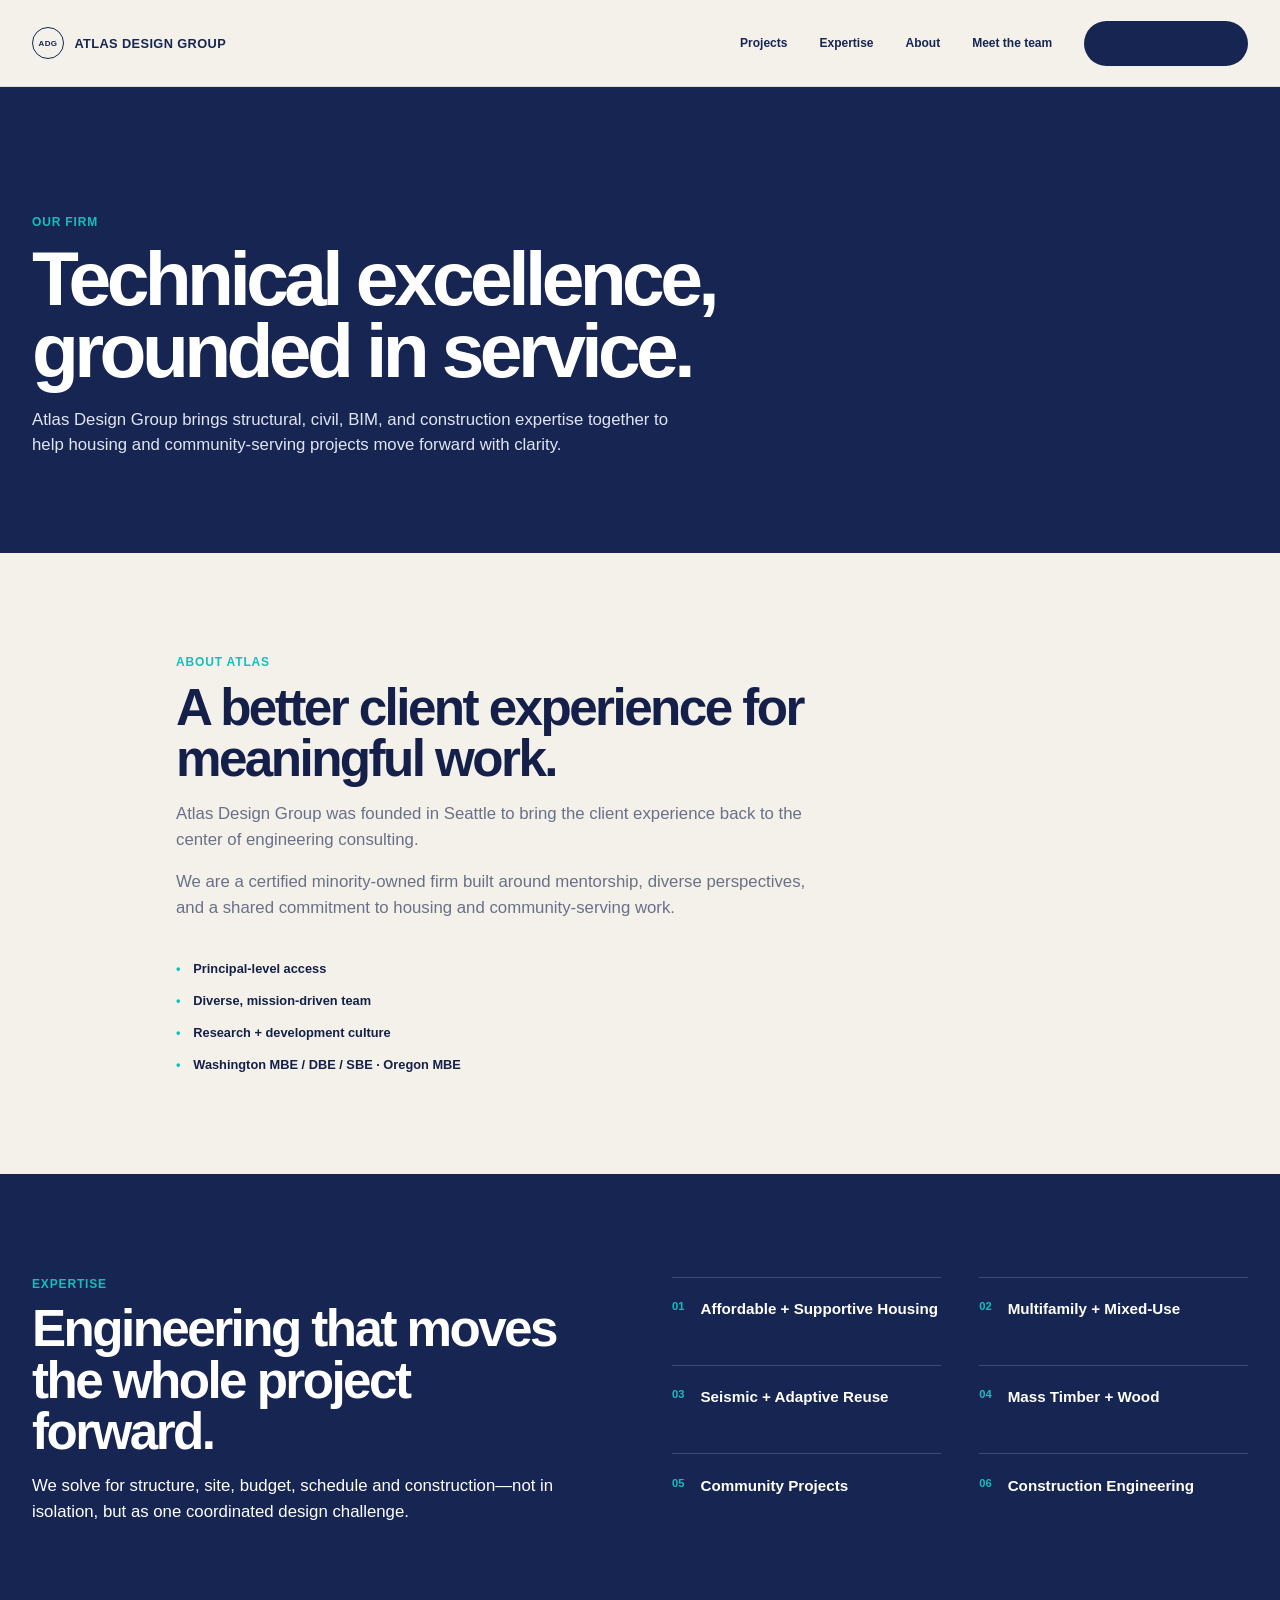
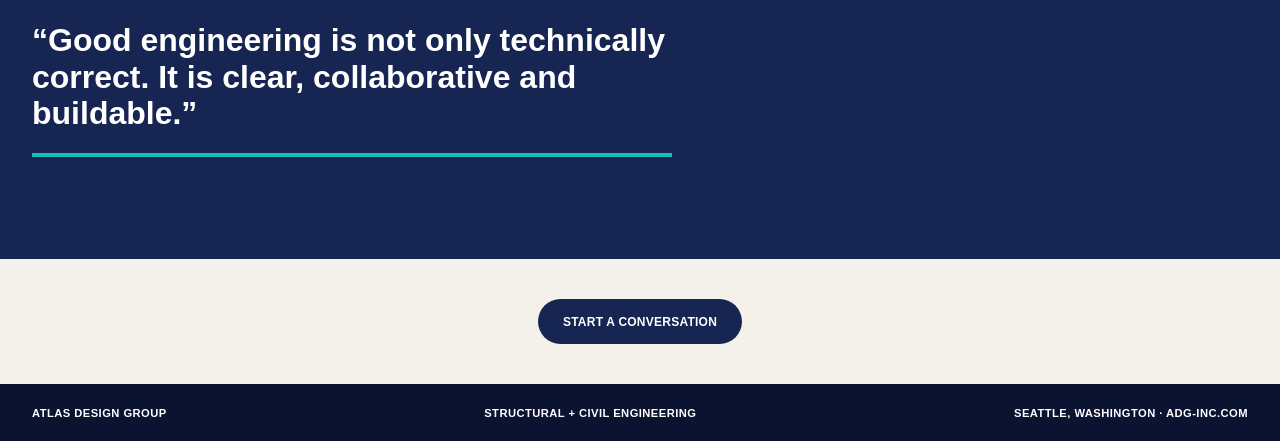
==== ADG_About.html @ 8898a799 "Build compact project portfolio Co-authored-by: Copilot App <223556219+Copilot@users.noreply.github." ====
<!doctype html>
<html lang="en">
<head>
  <meta charset="utf-8">
  <meta name="viewport" content="width=device-width, initial-scale=1">
  <meta name="description" content="Learn about Atlas Design Group and our structural and civil engineering expertise.">
  <title>About | Atlas Design Group</title>
  <style>
    :root { --navy:#172552; --navy-dark:#0b1330; --cream:#f4f1ea; --teal:#15bebc; --ink:#14204a; --muted:#697088; --max:1380px; }
    * { box-sizing:border-box; }
    html { scroll-behavior:smooth; }
    body { margin:0; color:var(--ink); background:var(--cream); font-family:Arial, Helvetica, sans-serif; font-size:17px; }
    a { color:inherit; }
    button { font:inherit; }
    .skip-link { position:absolute; z-index:20; top:-4rem; left:1rem; padding:.75rem 1rem; color:#fff; background:var(--navy); }
    .skip-link:focus { top:1rem; }
    .site-header { color:var(--navy); background:var(--cream); border-bottom:1px solid rgb(20 32 74 / 10%); }
    .nav-shell { display:flex; align-items:center; justify-content:space-between; max-width:var(--max); min-height:5.4rem; margin:auto; padding:0 2rem; }
    .logo { display:flex; align-items:center; gap:.65rem; color:inherit; font-size:.8rem; font-weight:700; letter-spacing:.03em; text-decoration:none; text-transform:uppercase; }
    .logo-mark { display:grid; width:2rem; height:2rem; place-items:center; border:1px solid currentColor; border-radius:50%; font-size:.5rem; }
    .nav-list { display:flex; align-items:center; gap:2rem; margin:0; padding:0; list-style:none; font-size:.75rem; font-weight:700; }
    .nav-list a { color:inherit; text-decoration:none; }
    .nav-list a:hover, .nav-list a:focus-visible { color:var(--teal); }
    .button { display:inline-flex; align-items:center; justify-content:center; min-height:2.8rem; padding:.8rem 1.5rem; border:1px solid transparent; border-radius:99px; color:#fff; background:var(--navy); font-size:.75rem; font-weight:700; letter-spacing:.02em; text-decoration:none; text-transform:uppercase; cursor:pointer; transition:transform .2s, background .2s, color .2s; }
    .button:hover, .button:focus-visible { color:#fff; background:var(--teal); outline:none; transform:translateY(-2px); }
    .menu-toggle { display:none; border:0; color:var(--navy); background:transparent; font-size:1.5rem; cursor:pointer; }
    .hero { color:#fff; background:var(--navy); }
    .hero-inner, .section-inner { width:min(var(--max),100%); margin:auto; }
    .hero-inner { padding:clamp(5rem,10vw,8rem) 2rem clamp(4rem,8vw,6rem); }
    .eyebrow, .section-label { margin:0 0 .8rem; color:var(--teal); font-size:.75rem; font-weight:700; letter-spacing:.07em; text-transform:uppercase; }
    h1, h2, h3, p { margin-top:0; }
    h1 { max-width:48rem; margin-bottom:1.25rem; font-size:clamp(3rem,6vw,6rem); line-height:.94; letter-spacing:-.06em; }
    .hero-copy { max-width:40rem; margin:0; color:#e0e5f4; font-size:1.05rem; line-height:1.5; }
    .section { padding:clamp(4rem,8vw,8rem) 2rem; }
    .section-title { max-width:46rem; margin-bottom:1rem; font-size:clamp(2.1rem,4vw,4.25rem); line-height:1; letter-spacing:-.05em; }
    .section-intro { max-width:41rem; color:var(--muted); font-size:1.05rem; line-height:1.55; }
    .about { background:var(--cream); }
    .about-copy { max-width:58rem; }
    .value-list { display:grid; gap:1.05rem; margin:2.5rem 0 0; padding:0; list-style:none; font-size:.8rem; font-weight:700; }
    .value-list li::before { content:"•"; margin-right:.8rem; color:var(--teal); }
    .expertise { color:#fff; background:var(--navy); }
    .expertise-grid { display:grid; grid-template-columns:1fr 1fr; gap:4rem; }
    .expertise-copy .section-title { max-width:35rem; }
    .expertise-copy .section-intro { color:#fff; }
    .expertise-links { display:grid; grid-template-columns:1fr 1fr; gap:0 2.4rem; }
    .expertise-link { display:flex; gap:1rem; min-height:5rem; padding:1.4rem 0; border:0; border-top:1px solid rgb(255 255 255 / 17%); color:#fff; background:transparent; font-size:.95rem; font-weight:700; text-align:left; cursor:pointer; }
    .expertise-link span { color:var(--teal); font-size:.7rem; }
    .expertise-link:hover, .expertise-link:focus-visible { color:var(--teal); outline:none; }
    .quote { max-width:40rem; margin:5rem 0 0; padding-bottom:1.3rem; border-bottom:4px solid var(--teal); font-size:clamp(1.35rem,2.5vw,2.2rem); font-weight:700; line-height:1.15; }
    .contact { display:flex; justify-content:center; padding:2.5rem 1.5rem; background:var(--cream); }
    footer { display:flex; justify-content:space-between; gap:1rem; padding:1.4rem 2rem; color:#fff; background:var(--navy-dark); font-size:.7rem; font-weight:700; letter-spacing:.04em; text-transform:uppercase; }
    @media (max-width:850px) {
      .nav-shell { min-height:4.5rem; padding:0 1.2rem; }
      .menu-toggle { display:block; }
      .nav-list { position:absolute; z-index:5; top:4.5rem; right:0; left:0; display:none; align-items:stretch; flex-direction:column; gap:0; padding:1rem 1.2rem 1.3rem; background:var(--cream); box-shadow:0 10px 20px rgb(20 32 74 / 12%); }
      .nav-list.is-open { display:flex; }
      .nav-list a { display:block; padding:.8rem 0; }
      .nav-list .button { width:fit-content; margin-top:.5rem; padding:.7rem 1rem; }
      .expertise-grid { grid-template-columns:1fr; gap:2rem; }
    }
    @media (max-width:620px) {
      .hero-inner, .section { padding-right:1.2rem; padding-left:1.2rem; }
      .expertise-links { grid-template-columns:1fr; }
      footer { align-items:start; flex-direction:column; }
    }
  </style>
</head>
<body>
  <a class="skip-link" href="#main">Skip to content</a>
  <header class="site-header">
    <div class="nav-shell">
      <a class="logo" href="./index.html#home" aria-label="Atlas Design Group home"><span class="logo-mark" aria-hidden="true">ADG</span><span>Atlas Design Group</span></a>
      <button class="menu-toggle" type="button" aria-expanded="false" aria-controls="primary-navigation">Menu</button>
      <nav id="primary-navigation" class="nav-list" aria-label="Primary navigation">
        <a href="./ADG_Projects.html">Projects</a><a href="#expertise">Expertise</a><a href="#about">About</a><a href="./ADG_Team.html">Meet the team</a><a class="button" href="mailto:chris.padin@adg-inc.com">Start a project</a>
      </nav>
    </div>
  </header>

  <main id="main">
    <section class="hero" aria-labelledby="about-page-title">
      <div class="hero-inner">
        <p class="eyebrow">Our firm</p>
        <h1 id="about-page-title">Technical excellence, grounded in service.</h1>
        <p class="hero-copy">Atlas Design Group brings structural, civil, BIM, and construction expertise together to help housing and community-serving projects move forward with clarity.</p>
      </div>
    </section>

    <section id="about" class="section about" aria-labelledby="about-title">
      <div class="section-inner about-copy">
        <p class="section-label">About Atlas</p>
        <h2 id="about-title" class="section-title">A better client experience for meaningful work.</h2>
        <p class="section-intro">Atlas Design Group was founded in Seattle to bring the client experience back to the center of engineering consulting.</p>
        <p class="section-intro">We are a certified minority-owned firm built around mentorship, diverse perspectives, and a shared commitment to housing and community-serving work.</p>
        <ul class="value-list">
          <li>Principal-level access</li>
          <li>Diverse, mission-driven team</li>
          <li>Research + development culture</li>
          <li>Washington MBE / DBE / SBE · Oregon MBE</li>
        </ul>
      </div>
    </section>

    <section id="expertise" class="section expertise" aria-labelledby="expertise-title">
      <div class="section-inner">
        <div class="expertise-grid">
          <div class="expertise-copy">
            <p class="section-label">Expertise</p>
            <h2 id="expertise-title" class="section-title">Engineering that moves the whole project forward.</h2>
            <p class="section-intro">We solve for structure, site, budget, schedule and construction—not in isolation, but as one coordinated design challenge.</p>
          </div>
          <div class="expertise-links" aria-label="Expertise areas">
            <button class="expertise-link" type="button" data-service="Affordable and supportive housing brings a deep understanding of program requirements, funding constraints, and durable systems."><span>01</span>Affordable + Supportive Housing</button>
            <button class="expertise-link" type="button" data-service="Multifamily and mixed-use projects require coordinated systems that deliver efficient, adaptable spaces."><span>02</span>Multifamily + Mixed-Use</button>
            <button class="expertise-link" type="button" data-service="Our seismic and adaptive-reuse practice helps existing buildings serve their communities for decades longer."><span>03</span>Seismic + Adaptive Reuse</button>
            <button class="expertise-link" type="button" data-service="Mass timber and wood structures pair warm, efficient materials with practical constructability."><span>04</span>Mass Timber + Wood</button>
            <button class="expertise-link" type="button" data-service="Community projects balance welcoming spaces with resilient, long-term performance."><span>05</span>Community Projects</button>
            <button class="expertise-link" type="button" data-service="Construction engineering supports teams with clear, timely technical decisions in the field."><span>06</span>Construction Engineering</button>
          </div>
        </div>
        <p class="quote" id="expertise-message" aria-live="polite">“Good engineering is not only technically correct. It is clear, collaborative and buildable.”</p>
      </div>
    </section>

    <section class="contact" aria-label="Contact us"><a class="button" href="mailto:chris.padin@adg-inc.com">Start a conversation</a></section>
  </main>
  <footer><span>Atlas Design Group</span><span>Structural + Civil Engineering</span><span>Seattle, Washington · adg-inc.com</span></footer>
  <script>
    const nav = document.querySelector(".nav-list"), toggle = document.querySelector(".menu-toggle");
    toggle.addEventListener("click", () => { const open = nav.classList.toggle("is-open"); toggle.setAttribute("aria-expanded", open); toggle.textContent = open ? "Close" : "Menu"; });
    nav.querySelectorAll("a").forEach(link => link.addEventListener("click", () => { nav.classList.remove("is-open"); toggle.setAttribute("aria-expanded", "false"); toggle.textContent = "Menu"; }));
    document.querySelectorAll(".expertise-link").forEach(link => link.addEventListener("click", () => document.querySelector("#expertise-message").textContent = link.dataset.service));
  </script>
</body>
</html>
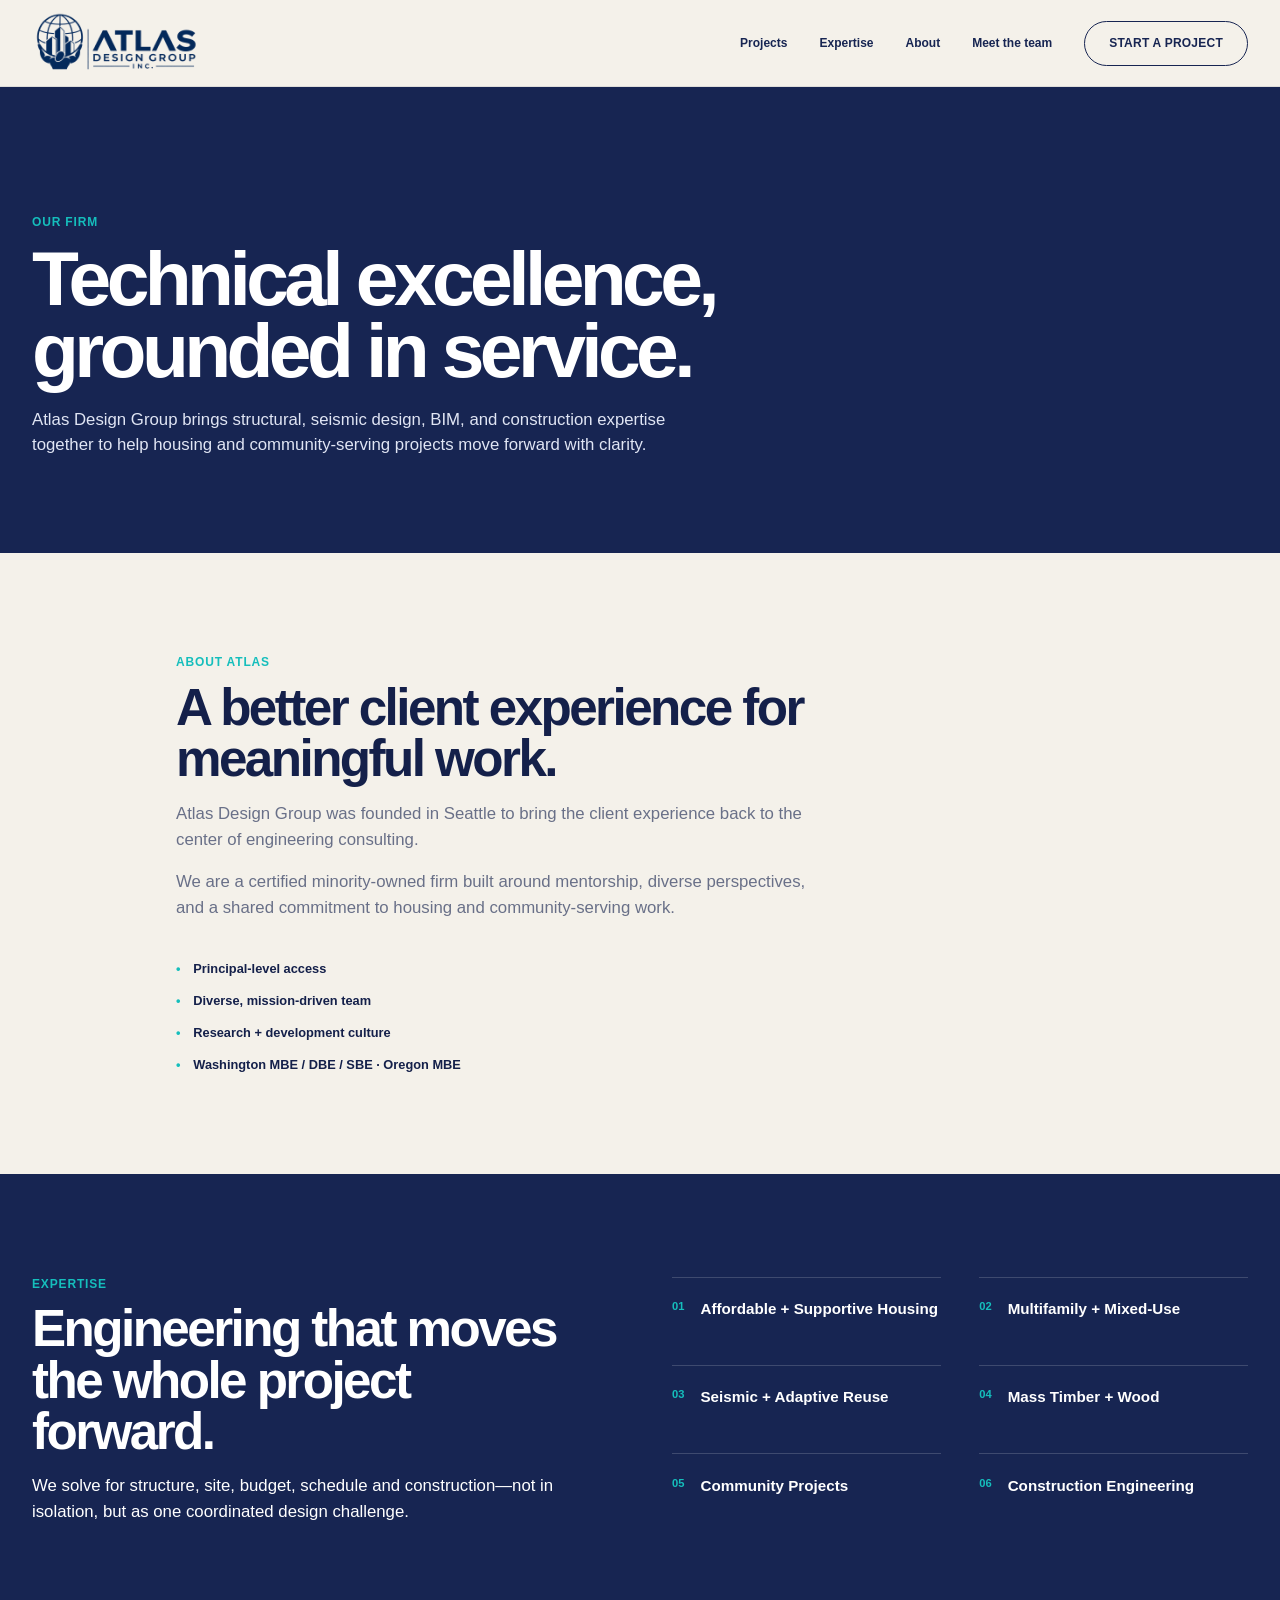
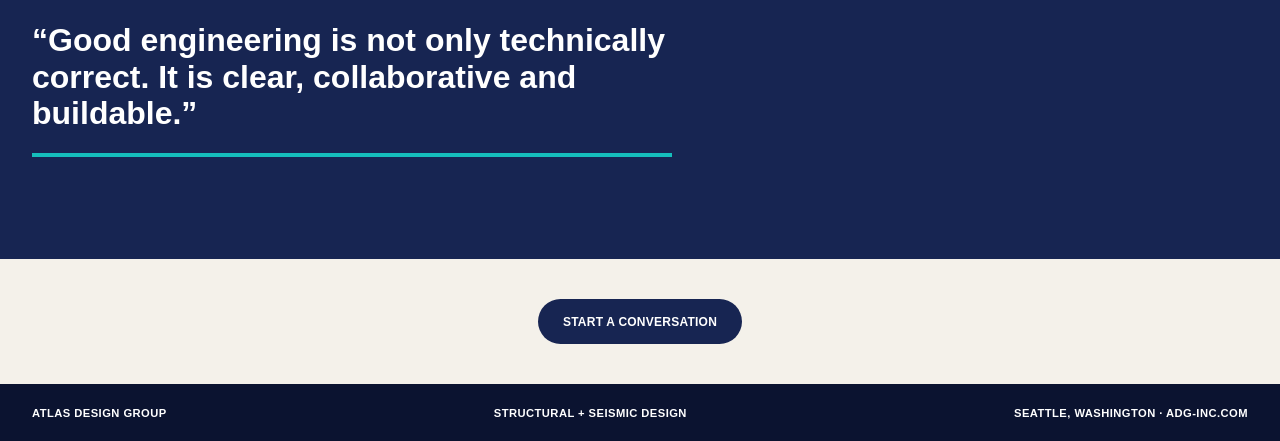
==== commit 8fb1884d: "Update nav button, logo, and replace civil engineering with seismic design Co-authored-by: Copilot A" ====
--- a/ADG_About.html
+++ b/ADG_About.html
@@ -3,7 +3,7 @@
 <head>
   <meta charset="utf-8">
   <meta name="viewport" content="width=device-width, initial-scale=1">
-  <meta name="description" content="Learn about Atlas Design Group and our structural and civil engineering expertise.">
+  <meta name="description" content="Learn about Atlas Design Group and our structural engineering and seismic design expertise.">
   <title>About | Atlas Design Group</title>
   <style>
     :root { --navy:#172552; --navy-dark:#0b1330; --cream:#f4f1ea; --teal:#15bebc; --ink:#14204a; --muted:#697088; --max:1380px; }
@@ -17,12 +17,14 @@
     .site-header { color:var(--navy); background:var(--cream); border-bottom:1px solid rgb(20 32 74 / 10%); }
     .nav-shell { display:flex; align-items:center; justify-content:space-between; max-width:var(--max); min-height:5.4rem; margin:auto; padding:0 2rem; }
     .logo { display:flex; align-items:center; gap:.65rem; color:inherit; font-size:.8rem; font-weight:700; letter-spacing:.03em; text-decoration:none; text-transform:uppercase; }
-    .logo-mark { display:grid; width:2rem; height:2rem; place-items:center; border:1px solid currentColor; border-radius:50%; font-size:.5rem; }
+    .logo img { display:block; width:10.5rem; height:3.85rem; object-fit:cover; object-position:50% 47%; mix-blend-mode:multiply; }
     .nav-list { display:flex; align-items:center; gap:2rem; margin:0; padding:0; list-style:none; font-size:.75rem; font-weight:700; }
     .nav-list a { color:inherit; text-decoration:none; }
     .nav-list a:hover, .nav-list a:focus-visible { color:var(--teal); }
     .button { display:inline-flex; align-items:center; justify-content:center; min-height:2.8rem; padding:.8rem 1.5rem; border:1px solid transparent; border-radius:99px; color:#fff; background:var(--navy); font-size:.75rem; font-weight:700; letter-spacing:.02em; text-decoration:none; text-transform:uppercase; cursor:pointer; transition:transform .2s, background .2s, color .2s; }
     .button:hover, .button:focus-visible { color:#fff; background:var(--teal); outline:none; transform:translateY(-2px); }
+    .button--outline, .nav-list a.button--outline { color:var(--navy); border-color:var(--navy); background:transparent; }
+    .nav-list a.button--outline:hover, .nav-list a.button--outline:focus-visible { color:var(--teal); border-color:var(--teal); background:transparent; }
     .menu-toggle { display:none; border:0; color:var(--navy); background:transparent; font-size:1.5rem; cursor:pointer; }
     .hero { color:#fff; background:var(--navy); }
     .hero-inner, .section-inner { width:min(var(--max),100%); margin:auto; }
@@ -69,10 +71,10 @@
   <a class="skip-link" href="#main">Skip to content</a>
   <header class="site-header">
     <div class="nav-shell">
-      <a class="logo" href="./index.html#home" aria-label="Atlas Design Group home"><span class="logo-mark" aria-hidden="true">ADG</span><span>Atlas Design Group</span></a>
+      <a class="logo" href="./index.html#home" aria-label="Atlas Design Group home"><img src="./adg-website-assets/AtlasLogo.png" alt="Atlas Design Group"></a>
       <button class="menu-toggle" type="button" aria-expanded="false" aria-controls="primary-navigation">Menu</button>
       <nav id="primary-navigation" class="nav-list" aria-label="Primary navigation">
-        <a href="./ADG_Projects.html">Projects</a><a href="#expertise">Expertise</a><a href="#about">About</a><a href="./ADG_Team.html">Meet the team</a><a class="button" href="mailto:chris.padin@adg-inc.com">Start a project</a>
+        <a href="./ADG_Projects.html">Projects</a><a href="#expertise">Expertise</a><a href="#about">About</a><a href="./ADG_Team.html">Meet the team</a><a class="button button--outline" href="mailto:chris.padin@adg-inc.com">Start a project</a>
       </nav>
     </div>
   </header>
@@ -82,7 +84,7 @@
       <div class="hero-inner">
         <p class="eyebrow">Our firm</p>
         <h1 id="about-page-title">Technical excellence, grounded in service.</h1>
-        <p class="hero-copy">Atlas Design Group brings structural, civil, BIM, and construction expertise together to help housing and community-serving projects move forward with clarity.</p>
+        <p class="hero-copy">Atlas Design Group brings structural, seismic design, BIM, and construction expertise together to help housing and community-serving projects move forward with clarity.</p>
       </div>
     </section>
 
@@ -124,7 +126,7 @@
 
     <section class="contact" aria-label="Contact us"><a class="button" href="mailto:chris.padin@adg-inc.com">Start a conversation</a></section>
   </main>
-  <footer><span>Atlas Design Group</span><span>Structural + Civil Engineering</span><span>Seattle, Washington · adg-inc.com</span></footer>
+  <footer><span>Atlas Design Group</span><span>Structural + Seismic Design</span><span>Seattle, Washington · adg-inc.com</span></footer>
   <script>
     const nav = document.querySelector(".nav-list"), toggle = document.querySelector(".menu-toggle");
     toggle.addEventListener("click", () => { const open = nav.classList.toggle("is-open"); toggle.setAttribute("aria-expanded", open); toggle.textContent = open ? "Close" : "Menu"; });
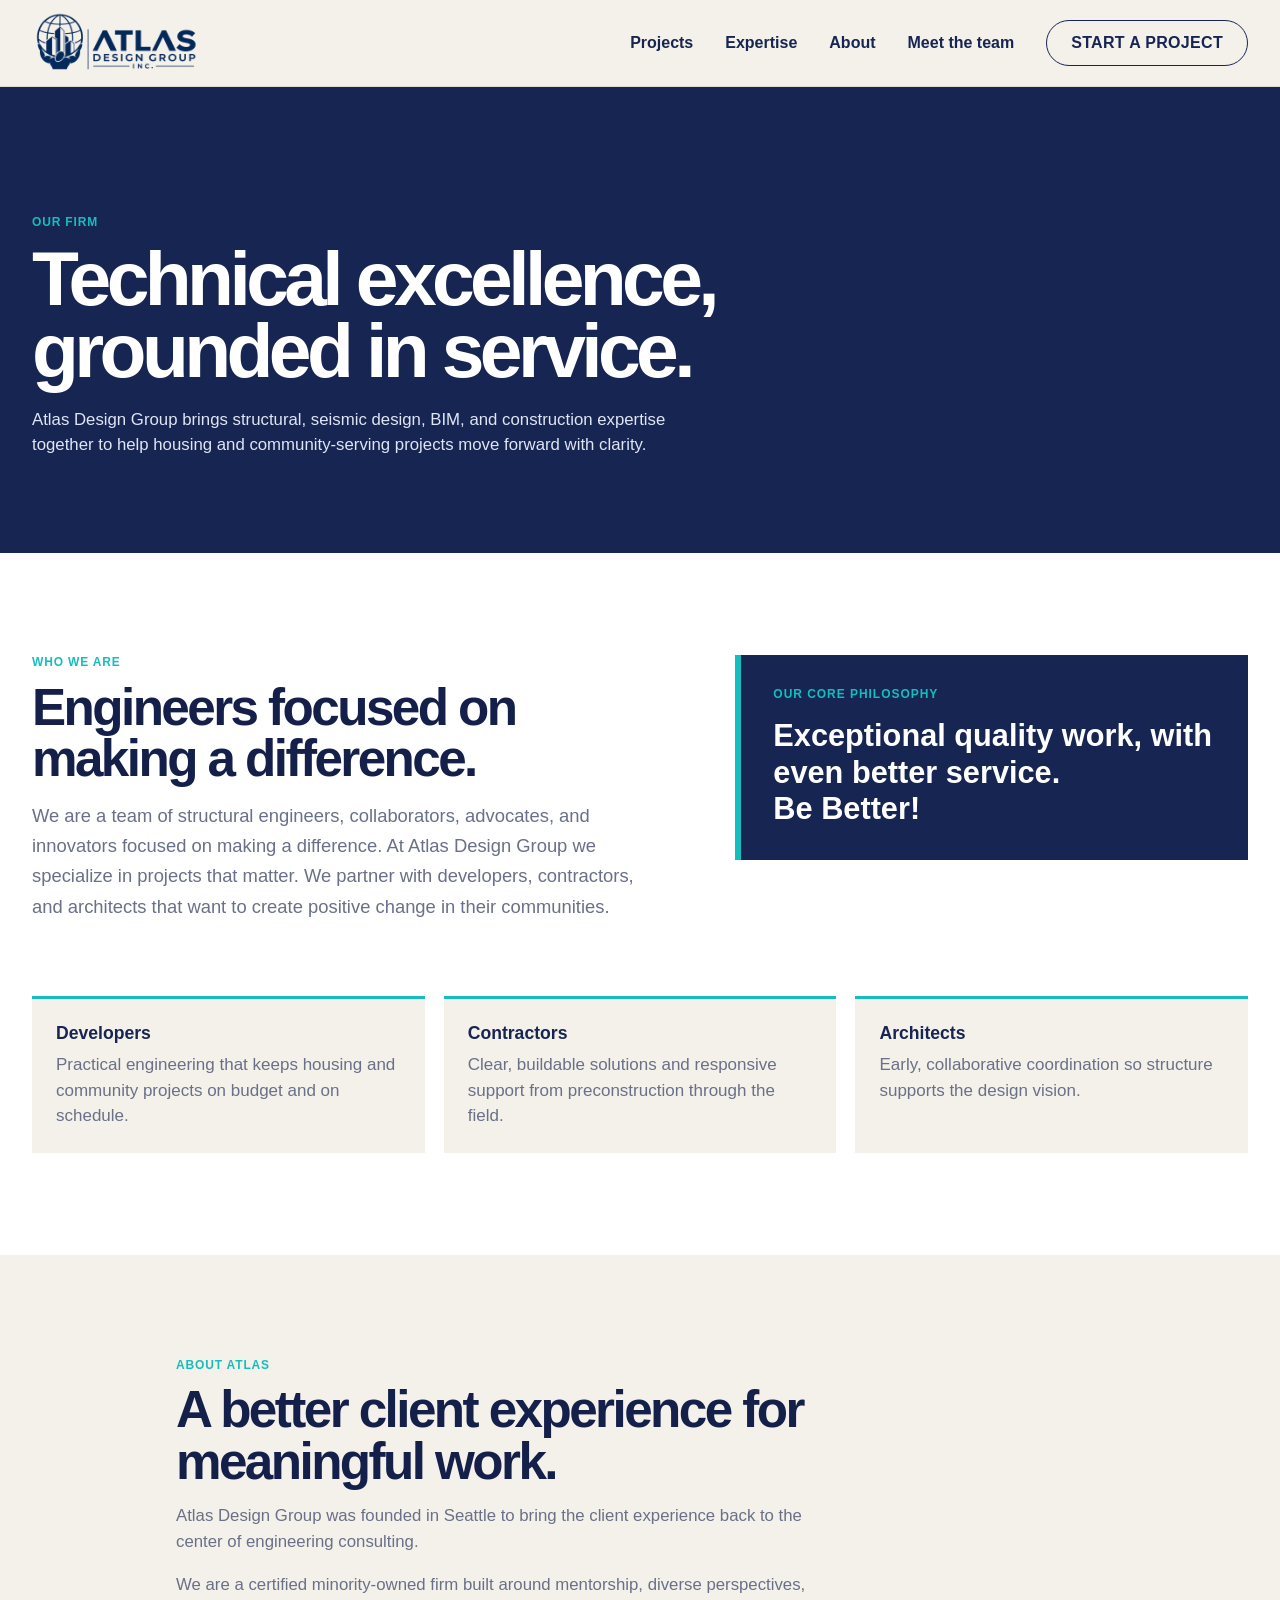
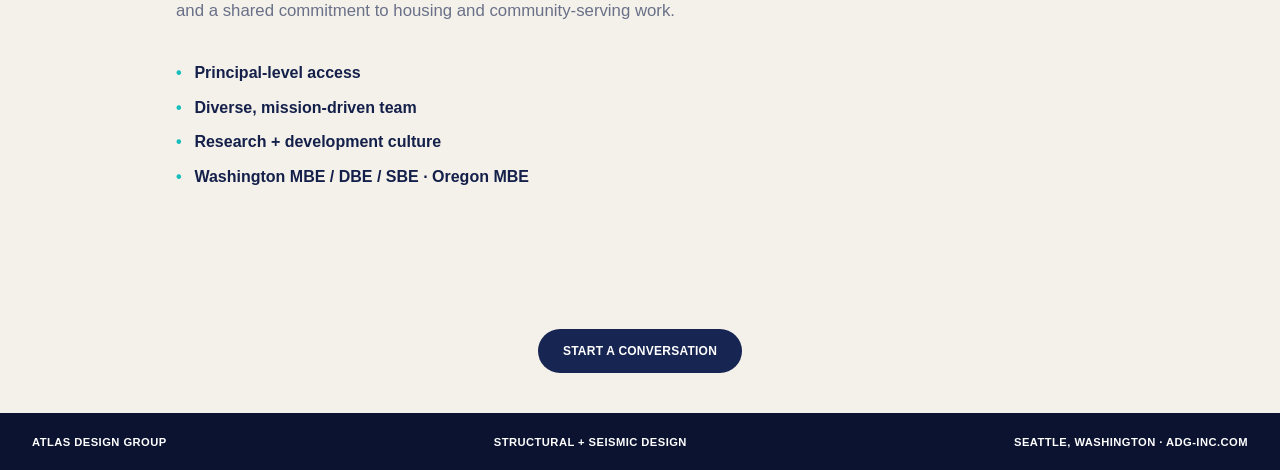
==== commit 2812715c: "Enlarge nav text, split About and Expertise pages, expand About Co-authored-by: Copilot App <2235562" ====
--- a/ADG_About.html
+++ b/ADG_About.html
@@ -18,8 +18,9 @@
     .nav-shell { display:flex; align-items:center; justify-content:space-between; max-width:var(--max); min-height:5.4rem; margin:auto; padding:0 2rem; }
     .logo { display:flex; align-items:center; gap:.65rem; color:inherit; font-size:.8rem; font-weight:700; letter-spacing:.03em; text-decoration:none; text-transform:uppercase; }
     .logo img { display:block; width:10.5rem; height:3.85rem; object-fit:cover; object-position:50% 47%; mix-blend-mode:multiply; }
-    .nav-list { display:flex; align-items:center; gap:2rem; margin:0; padding:0; list-style:none; font-size:.75rem; font-weight:700; }
+    .nav-list { display:flex; align-items:center; gap:2rem; margin:0; padding:0; list-style:none; font-size:1rem; font-weight:700; }
     .nav-list a { color:inherit; text-decoration:none; }
+    .nav-list .button { font-size:inherit; }
     .nav-list a:hover, .nav-list a:focus-visible { color:var(--teal); }
     .button { display:inline-flex; align-items:center; justify-content:center; min-height:2.8rem; padding:.8rem 1.5rem; border:1px solid transparent; border-radius:99px; color:#fff; background:var(--navy); font-size:.75rem; font-weight:700; letter-spacing:.02em; text-decoration:none; text-transform:uppercase; cursor:pointer; transition:transform .2s, background .2s, color .2s; }
     .button:hover, .button:focus-visible { color:#fff; background:var(--teal); outline:none; transform:translateY(-2px); }
@@ -36,9 +37,19 @@
     .section { padding:clamp(4rem,8vw,8rem) 2rem; }
     .section-title { max-width:46rem; margin-bottom:1rem; font-size:clamp(2.1rem,4vw,4.25rem); line-height:1; letter-spacing:-.05em; }
     .section-intro { max-width:41rem; color:var(--muted); font-size:1.05rem; line-height:1.55; }
+    .who { background:#fff; }
+    .who-grid { display:grid; grid-template-columns:1.1fr .9fr; gap:clamp(2rem,6vw,6rem); align-items:start; }
+    .who-text { max-width:41rem; color:var(--muted); font-size:1.15rem; line-height:1.65; }
+    .philosophy { margin:0; padding:2rem; color:#fff; background:var(--navy); border-left:6px solid var(--teal); font-size:clamp(1.35rem,2.4vw,2rem); font-weight:700; line-height:1.2; }
+    .philosophy small { display:block; margin-bottom:1rem; color:var(--teal); font-size:.75rem; letter-spacing:.08em; text-transform:uppercase; }
+    .partners { display:grid; grid-template-columns:repeat(3,1fr); gap:1.2rem; margin-top:3.5rem; }
+    .partner { padding:1.5rem; border-top:3px solid var(--teal); background:var(--cream); }
+    .partner h3 { margin:0 0 .5rem; color:var(--navy); font-size:1.1rem; }
+    .partner p { margin:0; color:var(--muted); line-height:1.5; }
+    @media (max-width:850px) { .who-grid, .partners { grid-template-columns:1fr; } }
     .about { background:var(--cream); }
     .about-copy { max-width:58rem; }
-    .value-list { display:grid; gap:1.05rem; margin:2.5rem 0 0; padding:0; list-style:none; font-size:.8rem; font-weight:700; }
+    .value-list { display:grid; gap:1.05rem; margin:2.5rem 0 0; padding:0; list-style:none; font-size:1rem; font-weight:700; }
     .value-list li::before { content:"•"; margin-right:.8rem; color:var(--teal); }
     .expertise { color:#fff; background:var(--navy); }
     .expertise-grid { display:grid; grid-template-columns:1fr 1fr; gap:4rem; }
@@ -74,7 +85,7 @@
       <a class="logo" href="./index.html#home" aria-label="Atlas Design Group home"><img src="./adg-website-assets/AtlasLogo.png" alt="Atlas Design Group"></a>
       <button class="menu-toggle" type="button" aria-expanded="false" aria-controls="primary-navigation">Menu</button>
       <nav id="primary-navigation" class="nav-list" aria-label="Primary navigation">
-        <a href="./ADG_Projects.html">Projects</a><a href="#expertise">Expertise</a><a href="#about">About</a><a href="./ADG_Team.html">Meet the team</a><a class="button button--outline" href="mailto:chris.padin@adg-inc.com">Start a project</a>
+        <a href="./ADG_Projects.html">Projects</a><a href="./ADG_Expertise.html">Expertise</a><a href="./ADG_About.html" aria-current="page">About</a><a href="./ADG_Team.html">Meet the team</a><a class="button button--outline" href="mailto:chris.padin@adg-inc.com">Start a project</a>
       </nav>
     </div>
   </header>
@@ -85,6 +96,24 @@
         <p class="eyebrow">Our firm</p>
         <h1 id="about-page-title">Technical excellence, grounded in service.</h1>
         <p class="hero-copy">Atlas Design Group brings structural, seismic design, BIM, and construction expertise together to help housing and community-serving projects move forward with clarity.</p>
+      </div>
+    </section>
+
+    <section class="section who" aria-labelledby="who-title">
+      <div class="section-inner">
+        <div class="who-grid">
+          <div>
+            <p class="section-label">Who we are</p>
+            <h2 id="who-title" class="section-title">Engineers focused on making a difference.</h2>
+            <p class="who-text">We are a team of structural engineers, collaborators, advocates, and innovators focused on making a difference. At Atlas Design Group we specialize in projects that matter. We partner with developers, contractors, and architects that want to create positive change in their communities.</p>
+          </div>
+          <blockquote class="philosophy"><small>Our core philosophy</small>Exceptional quality work, with even better service.<br>Be Better!</blockquote>
+        </div>
+        <div class="partners" aria-label="Who we partner with">
+          <div class="partner"><h3>Developers</h3><p>Practical engineering that keeps housing and community projects on budget and on schedule.</p></div>
+          <div class="partner"><h3>Contractors</h3><p>Clear, buildable solutions and responsive support from preconstruction through the field.</p></div>
+          <div class="partner"><h3>Architects</h3><p>Early, collaborative coordination so structure supports the design vision.</p></div>
+        </div>
       </div>
     </section>
 
@@ -103,27 +132,6 @@
       </div>
     </section>
 
-    <section id="expertise" class="section expertise" aria-labelledby="expertise-title">
-      <div class="section-inner">
-        <div class="expertise-grid">
-          <div class="expertise-copy">
-            <p class="section-label">Expertise</p>
-            <h2 id="expertise-title" class="section-title">Engineering that moves the whole project forward.</h2>
-            <p class="section-intro">We solve for structure, site, budget, schedule and construction—not in isolation, but as one coordinated design challenge.</p>
-          </div>
-          <div class="expertise-links" aria-label="Expertise areas">
-            <button class="expertise-link" type="button" data-service="Affordable and supportive housing brings a deep understanding of program requirements, funding constraints, and durable systems."><span>01</span>Affordable + Supportive Housing</button>
-            <button class="expertise-link" type="button" data-service="Multifamily and mixed-use projects require coordinated systems that deliver efficient, adaptable spaces."><span>02</span>Multifamily + Mixed-Use</button>
-            <button class="expertise-link" type="button" data-service="Our seismic and adaptive-reuse practice helps existing buildings serve their communities for decades longer."><span>03</span>Seismic + Adaptive Reuse</button>
-            <button class="expertise-link" type="button" data-service="Mass timber and wood structures pair warm, efficient materials with practical constructability."><span>04</span>Mass Timber + Wood</button>
-            <button class="expertise-link" type="button" data-service="Community projects balance welcoming spaces with resilient, long-term performance."><span>05</span>Community Projects</button>
-            <button class="expertise-link" type="button" data-service="Construction engineering supports teams with clear, timely technical decisions in the field."><span>06</span>Construction Engineering</button>
-          </div>
-        </div>
-        <p class="quote" id="expertise-message" aria-live="polite">“Good engineering is not only technically correct. It is clear, collaborative and buildable.”</p>
-      </div>
-    </section>
-
     <section class="contact" aria-label="Contact us"><a class="button" href="mailto:chris.padin@adg-inc.com">Start a conversation</a></section>
   </main>
   <footer><span>Atlas Design Group</span><span>Structural + Seismic Design</span><span>Seattle, Washington · adg-inc.com</span></footer>
@@ -131,7 +139,6 @@
     const nav = document.querySelector(".nav-list"), toggle = document.querySelector(".menu-toggle");
     toggle.addEventListener("click", () => { const open = nav.classList.toggle("is-open"); toggle.setAttribute("aria-expanded", open); toggle.textContent = open ? "Close" : "Menu"; });
     nav.querySelectorAll("a").forEach(link => link.addEventListener("click", () => { nav.classList.remove("is-open"); toggle.setAttribute("aria-expanded", "false"); toggle.textContent = "Menu"; }));
-    document.querySelectorAll(".expertise-link").forEach(link => link.addEventListener("click", () => document.querySelector("#expertise-message").textContent = link.dataset.service));
   </script>
 </body>
 </html>
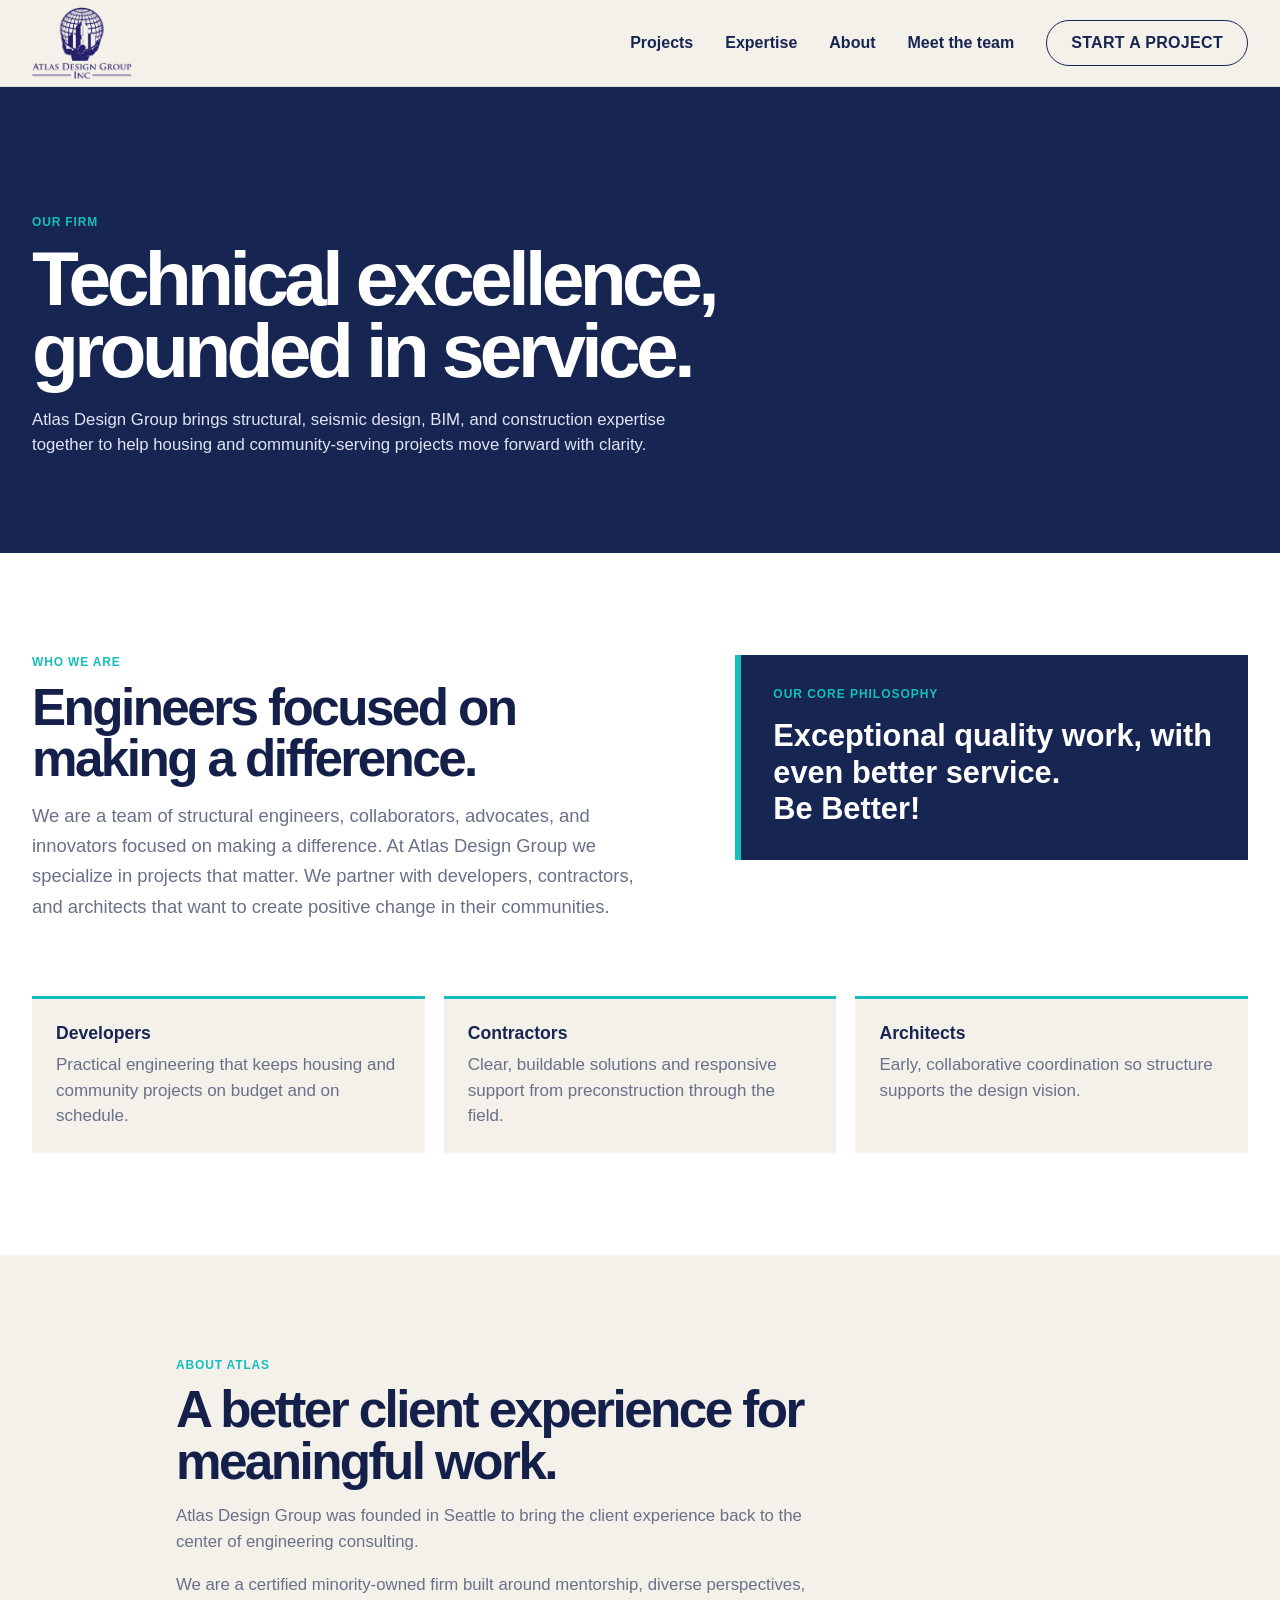
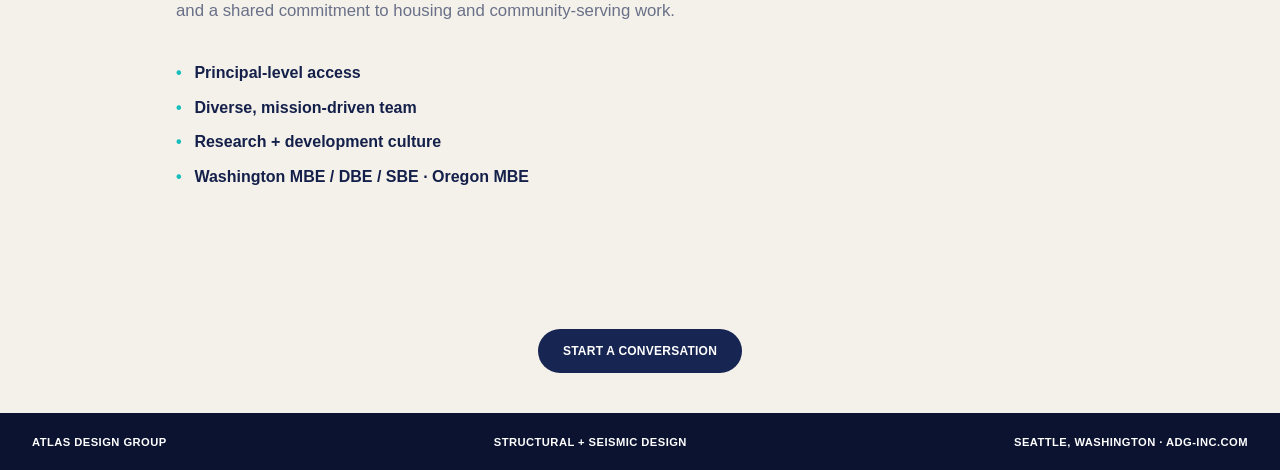
==== commit 2704c6ea: "Changed logo image" ====
--- a/ADG_About.html
+++ b/ADG_About.html
@@ -17,7 +17,7 @@
     .site-header { color:var(--navy); background:var(--cream); border-bottom:1px solid rgb(20 32 74 / 10%); }
     .nav-shell { display:flex; align-items:center; justify-content:space-between; max-width:var(--max); min-height:5.4rem; margin:auto; padding:0 2rem; }
     .logo { display:flex; align-items:center; gap:.65rem; color:inherit; font-size:.8rem; font-weight:700; letter-spacing:.03em; text-decoration:none; text-transform:uppercase; }
-    .logo img { display:block; width:10.5rem; height:3.85rem; object-fit:cover; object-position:50% 47%; mix-blend-mode:multiply; }
+    .logo img { display:block; width:auto; height:4.5rem; object-fit:contain; mix-blend-mode:multiply; }
     .nav-list { display:flex; align-items:center; gap:2rem; margin:0; padding:0; list-style:none; font-size:1rem; font-weight:700; }
     .nav-list a { color:inherit; text-decoration:none; }
     .nav-list .button { font-size:inherit; }
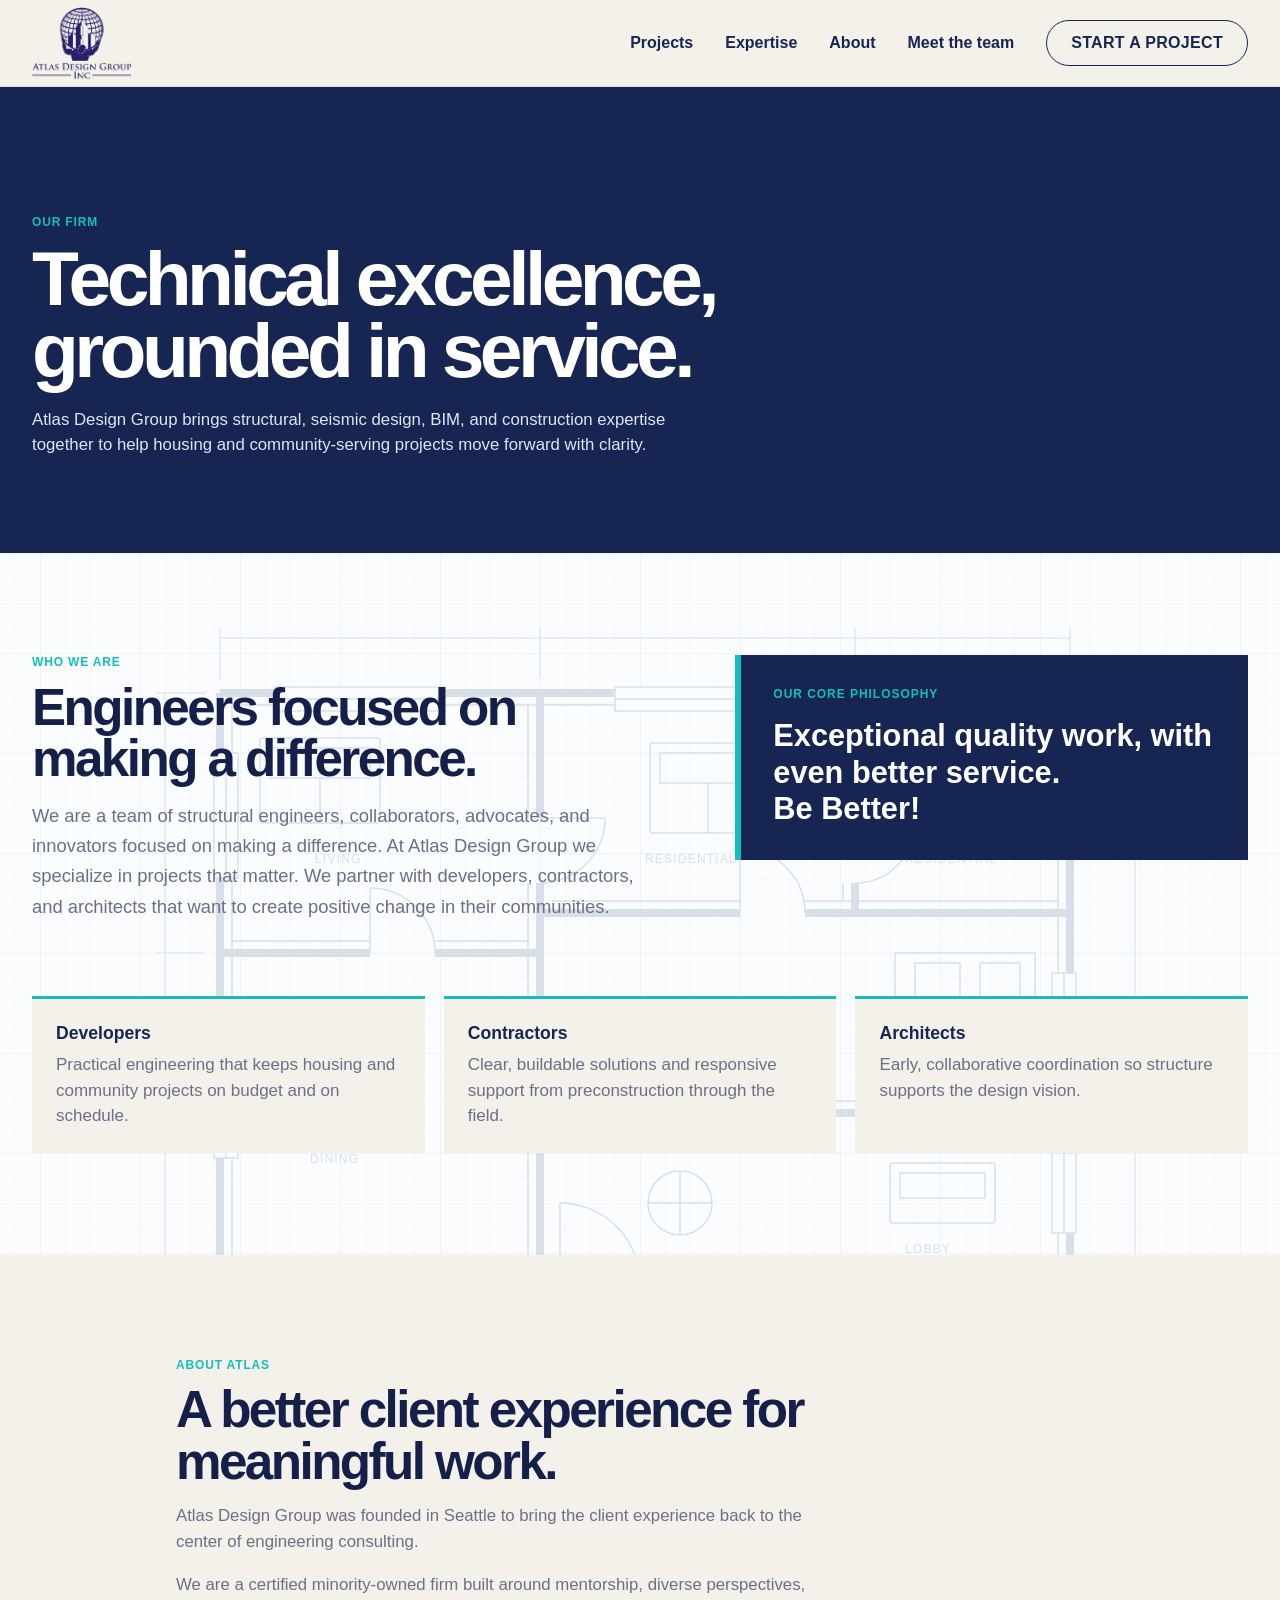
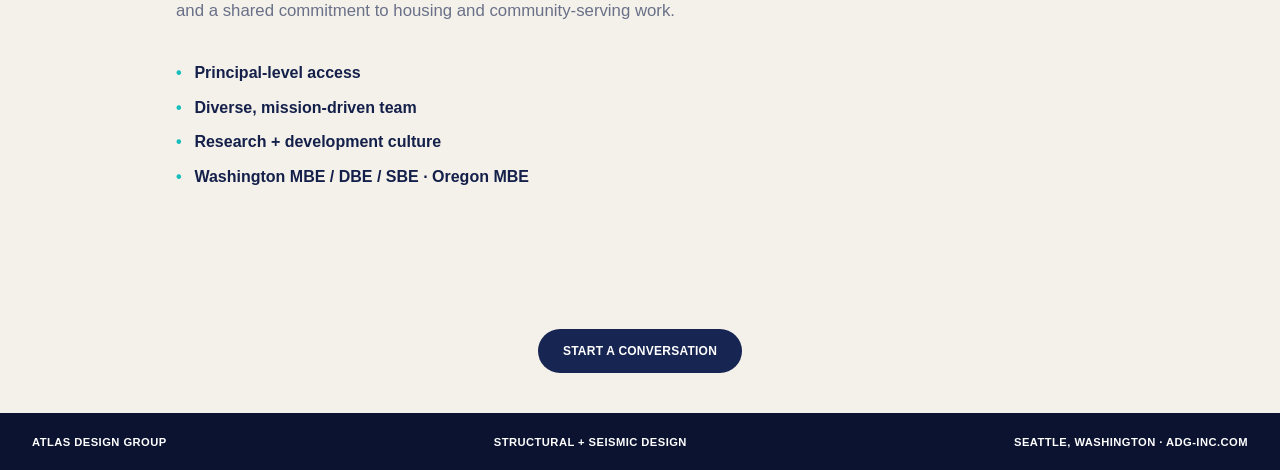
==== commit f25c245e: "updated expertise section, added education and fixed formatting" ====
--- a/ADG_About.html
+++ b/ADG_About.html
@@ -26,7 +26,9 @@
     .button:hover, .button:focus-visible { color:#fff; background:var(--teal); outline:none; transform:translateY(-2px); }
     .button--outline, .nav-list a.button--outline { color:var(--navy); border-color:var(--navy); background:transparent; }
     .nav-list a.button--outline:hover, .nav-list a.button--outline:focus-visible { color:var(--teal); border-color:var(--teal); background:transparent; }
-    .menu-toggle { display:none; border:0; color:var(--navy); background:transparent; font-size:1.5rem; cursor:pointer; }
+    .menu-toggle { display:none; min-height:2.75rem; padding:.6rem 1.1rem; border:1px solid var(--navy); border-radius:99px; color:#fff; background:var(--navy); font-size:.95rem; font-weight:700; letter-spacing:.04em; text-transform:uppercase; cursor:pointer; }
+    .menu-toggle:hover { border-color:var(--teal); }
+    .menu-toggle:focus-visible { outline:2px solid var(--teal); outline-offset:3px; }
     .hero { color:#fff; background:var(--navy); }
     .hero-inner, .section-inner { width:min(var(--max),100%); margin:auto; }
     .hero-inner { padding:clamp(5rem,10vw,8rem) 2rem clamp(4rem,8vw,6rem); }
@@ -37,7 +39,7 @@
     .section { padding:clamp(4rem,8vw,8rem) 2rem; }
     .section-title { max-width:46rem; margin-bottom:1rem; font-size:clamp(2.1rem,4vw,4.25rem); line-height:1; letter-spacing:-.05em; }
     .section-intro { max-width:41rem; color:var(--muted); font-size:1.05rem; line-height:1.55; }
-    .who { background:#fff; }
+    .who { background-color:#fff; background-image:linear-gradient(rgba(255,255,255,.82), rgba(255,255,255,.82)), url("adg-website-assets/about-floorplan-bg.svg"); background-position:center, center top; background-size:auto, clamp(700px,100vw,1200px) auto; background-repeat:no-repeat, repeat; }
     .who-grid { display:grid; grid-template-columns:1.1fr .9fr; gap:clamp(2rem,6vw,6rem); align-items:start; }
     .who-text { max-width:41rem; color:var(--muted); font-size:1.15rem; line-height:1.65; }
     .philosophy { margin:0; padding:2rem; color:#fff; background:var(--navy); border-left:6px solid var(--teal); font-size:clamp(1.35rem,2.4vw,2rem); font-weight:700; line-height:1.2; }
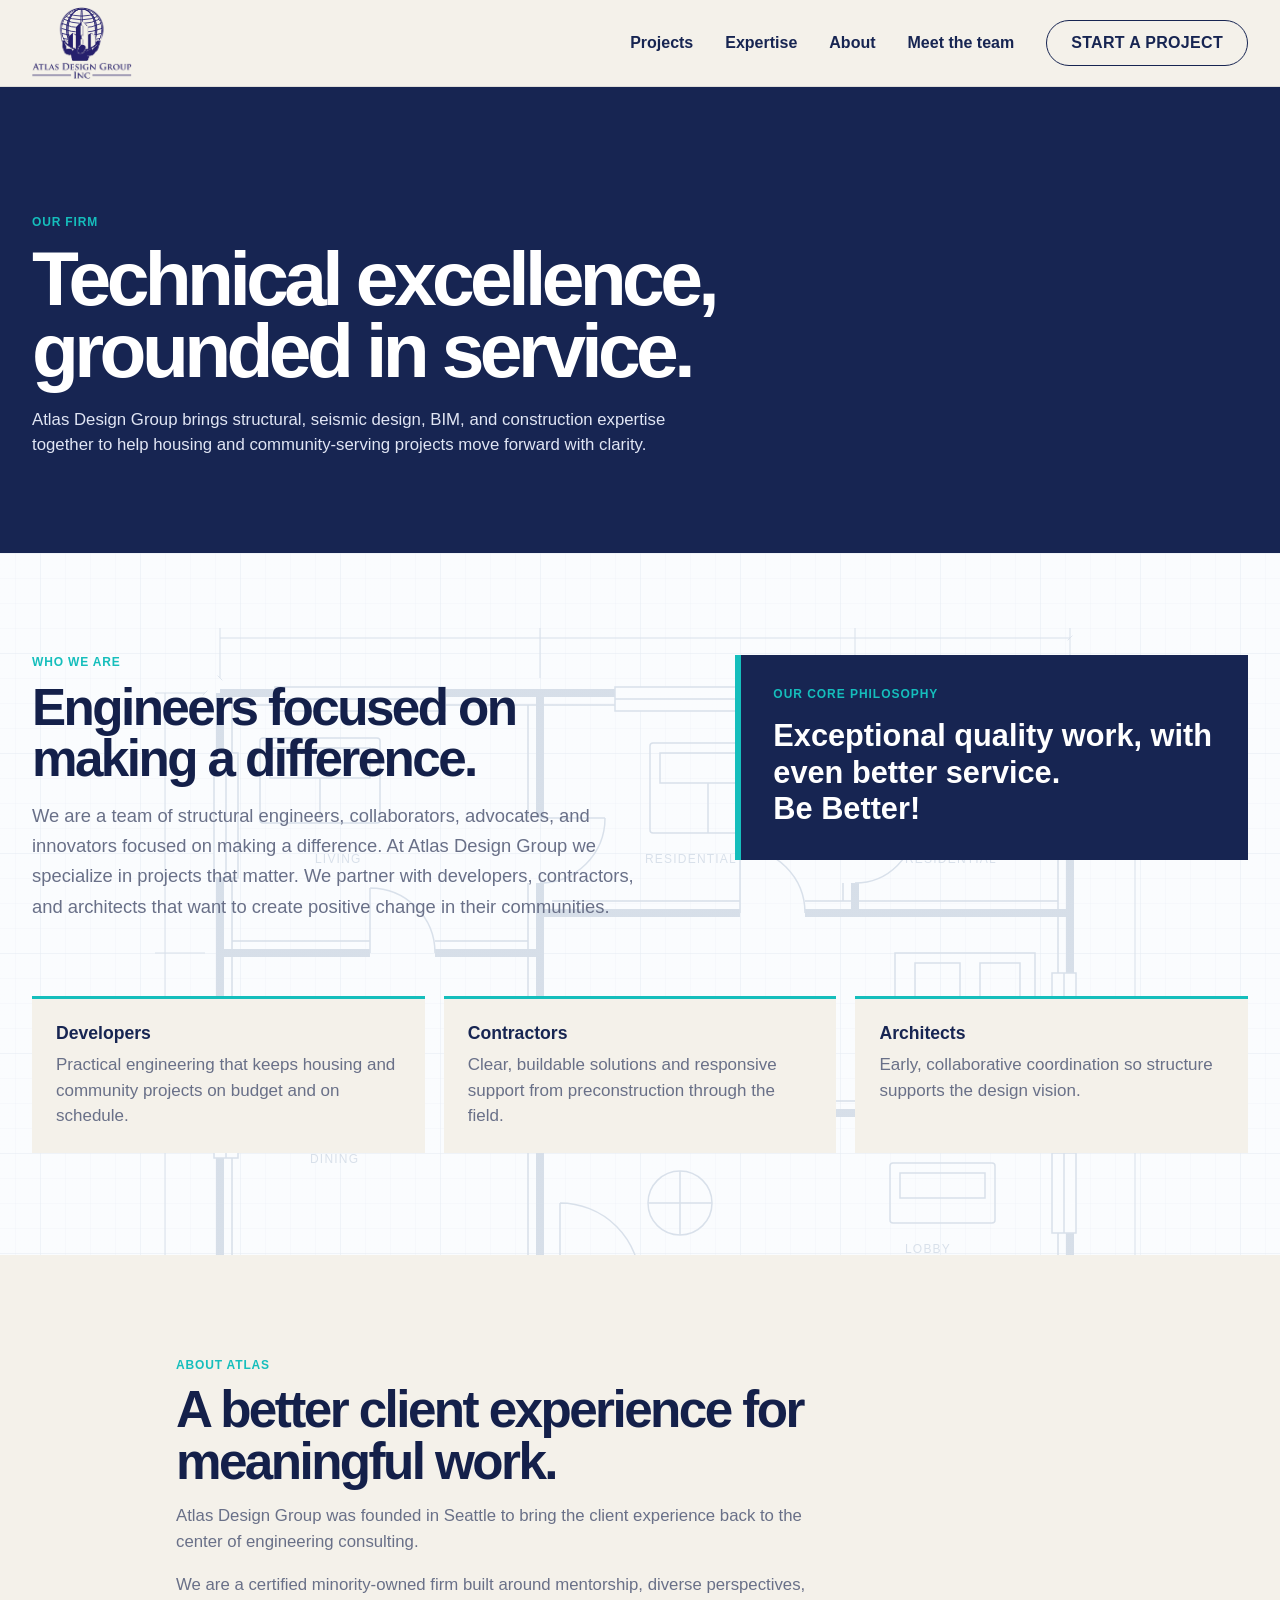
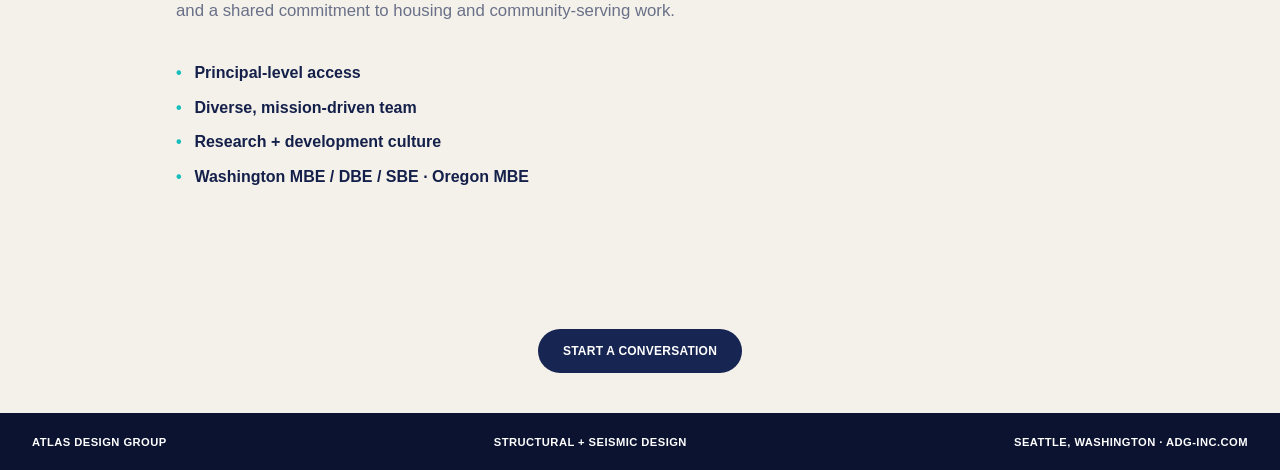
==== commit d5e5cb9f: "animated logo added" ====
--- a/ADG_About.html
+++ b/ADG_About.html
@@ -5,6 +5,7 @@
   <meta name="viewport" content="width=device-width, initial-scale=1">
   <meta name="description" content="Learn about Atlas Design Group and our structural engineering and seismic design expertise.">
   <title>About | Atlas Design Group</title>
+  <link rel="stylesheet" href="adg-website-assets/logo-animation.css">
   <style>
     :root { --navy:#172552; --navy-dark:#0b1330; --cream:#f4f1ea; --teal:#15bebc; --ink:#14204a; --muted:#697088; --max:1380px; }
     * { box-sizing:border-box; }
@@ -84,7 +85,7 @@
   <a class="skip-link" href="#main">Skip to content</a>
   <header class="site-header">
     <div class="nav-shell">
-      <a class="logo" href="./index.html#home" aria-label="Atlas Design Group home"><img src="./adg-website-assets/AtlasLogo.png" alt="Atlas Design Group"></a>
+      <a class="logo" href="./index.html#home" aria-label="Atlas Design Group home"><span class="logo-art"><img class="logo-original" src="./adg-website-assets/AtlasLogo.png" alt="Atlas Design Group"><img class="logo-globe" src="./adg-website-assets/logo-globe.svg" alt="" aria-hidden="true"></span></a>
       <button class="menu-toggle" type="button" aria-expanded="false" aria-controls="primary-navigation">Menu</button>
       <nav id="primary-navigation" class="nav-list" aria-label="Primary navigation">
         <a href="./ADG_Projects.html">Projects</a><a href="./ADG_Expertise.html">Expertise</a><a href="./ADG_About.html" aria-current="page">About</a><a href="./ADG_Team.html">Meet the team</a><a class="button button--outline" href="mailto:chris.padin@adg-inc.com">Start a project</a>
--- a/adg-website-assets/logo-animation.css
+++ b/adg-website-assets/logo-animation.css
@@ -0,0 +1,7 @@
+.logo-art { position:relative; display:inline-block; line-height:0; }
+.logo-art .logo-original { -webkit-mask:url("logo-globe-mask.svg") center / 100% 100% no-repeat; mask:url("logo-globe-mask.svg") center / 100% 100% no-repeat; }
+.logo-art .logo-globe { position:absolute; inset:0; width:100%; height:100%; pointer-events:none; }
+@media (prefers-reduced-motion:reduce) {
+  .logo-art .logo-original { -webkit-mask:none; mask:none; }
+  .logo-art .logo-globe { display:none; }
+}
